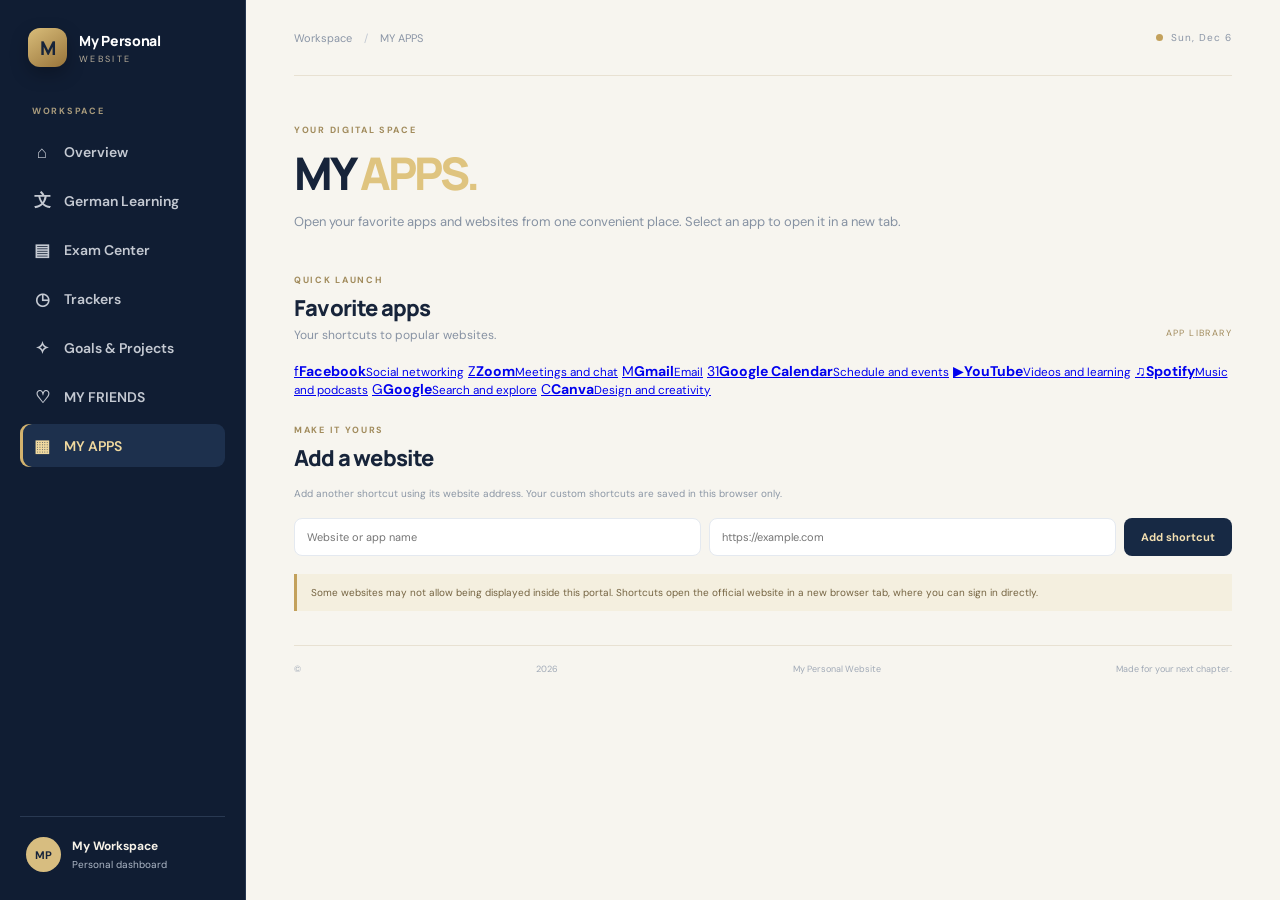
==== apps.html @ d4351c3b "Add MY APPS launcher page" ====
<!doctype html>
<html lang="en">
<head>
  <meta charset="utf-8"><meta name="viewport" content="width=device-width, initial-scale=1">
  <meta name="description" content="My Personal Website — favorite apps and websites in one place.">
  <title>MY APPS | My Personal Website</title>
  <link rel="stylesheet" href="assets/style.css?v=4">
</head>
<body>
<div class="shell">
  <aside class="sidebar">
    <a class="brand" href="index.html"><span class="brand-mark">M</span><span><b>My Personal</b><small>WEBSITE</small></span></a>
    <div class="side-label">WORKSPACE</div>
    <nav class="nav">
      <a href="index.html"><span>⌂</span> Overview</a>
      <a href="german.html"><span>文</span> German Learning</a>
      <a href="exams.html"><span>▤</span> Exam Center</a>
      <a href="trackers.html"><span>◷</span> Trackers</a>
      <a href="goals.html"><span>✧</span> Goals & Projects</a>
      <a href="friends.html"><span>♡</span> MY FRIENDS</a>
      <a class="active" href="apps.html"><span>▦</span> MY APPS</a>
    </nav>
    <div class="sidebar-bottom"><div class="avatar">MP</div><div><b>My Workspace</b><small>Personal dashboard</small></div></div>
  </aside>
  <main class="main">
    <header class="topbar"><div class="breadcrumb"><a href="index.html">Workspace</a> <span>/</span> MY APPS</div><div class="top-actions"><span class="live-dot"></span><span id="today"></span></div></header>
    <section class="page-hero">
      <div class="eyebrow dark">YOUR DIGITAL SPACE</div>
      <h1>MY <em>APPS.</em></h1>
      <p>Open your favorite apps and websites from one convenient place. Select an app to open it in a new tab.</p>
    </section>
    <section class="section-head"><div><div class="eyebrow dark">QUICK LAUNCH</div><h2>Favorite apps</h2><p>Your shortcuts to popular websites.</p></div><span class="section-note">APP LIBRARY</span></section>
    <section class="app-launch-grid" id="app-launch-grid">
      <a class="app-launch-card" href="https://www.facebook.com/" target="_blank" rel="noopener noreferrer"><span class="app-launch-icon facebook">f</span><strong>Facebook</strong><small>Social networking</small></a>
      <a class="app-launch-card" href="https://zoom.us/" target="_blank" rel="noopener noreferrer"><span class="app-launch-icon zoom">Z</span><strong>Zoom</strong><small>Meetings and chat</small></a>
      <a class="app-launch-card" href="https://mail.google.com/" target="_blank" rel="noopener noreferrer"><span class="app-launch-icon gmail">M</span><strong>Gmail</strong><small>Email</small></a>
      <a class="app-launch-card" href="https://calendar.google.com/" target="_blank" rel="noopener noreferrer"><span class="app-launch-icon calendar">31</span><strong>Google Calendar</strong><small>Schedule and events</small></a>
      <a class="app-launch-card" href="https://www.youtube.com/" target="_blank" rel="noopener noreferrer"><span class="app-launch-icon youtube">▶</span><strong>YouTube</strong><small>Videos and learning</small></a>
      <a class="app-launch-card" href="https://open.spotify.com/" target="_blank" rel="noopener noreferrer"><span class="app-launch-icon spotify">♫</span><strong>Spotify</strong><small>Music and podcasts</small></a>
      <a class="app-launch-card" href="https://www.google.com/" target="_blank" rel="noopener noreferrer"><span class="app-launch-icon google">G</span><strong>Google</strong><small>Search and explore</small></a>
      <a class="app-launch-card" href="https://www.canva.com/" target="_blank" rel="noopener noreferrer"><span class="app-launch-icon canva">C</span><strong>Canva</strong><small>Design and creativity</small></a>
    </section>
    <section class="content-panel app-custom-panel">
      <div class="eyebrow dark">MAKE IT YOURS</div><h2>Add a website</h2>
      <p class="muted small">Add another shortcut using its website address. Your custom shortcuts are saved in this browser only.</p>
      <div class="add-row app-add-row"><input id="custom-app-name" type="text" placeholder="Website or app name" maxlength="40" aria-label="Website or app name"><input id="custom-app-url" type="url" placeholder="https://example.com" aria-label="Website address"><button class="btn btn-dark" id="add-custom-app" type="button">Add shortcut</button></div>
      <div class="app-custom-list" id="custom-app-list"></div>
      <div class="callout">Some websites may not allow being displayed inside this portal. Shortcuts open the official website in a new browser tab, where you can sign in directly.</div>
    </section>
    <footer>© <span class="year"></span> My Personal Website <span>Made for your next chapter.</span></footer>
  </main>
</div>
<script src="assets/app.js?v=4"></script>
<script>
document.addEventListener('DOMContentLoaded',()=>{
 const key='mpw-custom-apps-v1',list=document.getElementById('custom-app-list'),name=document.getElementById('custom-app-name'),url=document.getElementById('custom-app-url');
 let apps=[];try{apps=JSON.parse(localStorage.getItem(key)||'[]');if(!Array.isArray(apps))apps=[];}catch(e){}
 const save=()=>localStorage.setItem(key,JSON.stringify(apps));
 const render=()=>{list.innerHTML='';apps.forEach((app,i)=>{const row=document.createElement('div');row.className='app-custom-row';const a=document.createElement('a');a.href=app.url;a.target='_blank';a.rel='noopener noreferrer';a.textContent=app.name+'  ↗';const del=document.createElement('button');del.type='button';del.textContent='Remove';del.addEventListener('click',()=>{apps.splice(i,1);save();render();});row.append(a,del);list.append(row);});};
 document.getElementById('add-custom-app').addEventListener('click',()=>{let safe;try{safe=new URL(url.value.trim());}catch(e){url.focus();return;}if(safe.protocol!=='https:'||!name.value.trim()){url.focus();return;}apps.push({name:name.value.trim(),url:safe.href});save();name.value='';url.value='';render();});
 render();
});
</script>
</body></html>
---- assets/style.css ----
@import url('https://fonts.googleapis.com/css2?family=DM+Sans:wght@400;500;600;700&family=Manrope:wght@400;500;600;700;800&display=swap');
:root{--ink:#17243a;--muted:#788397;--line:#e8edf3;--navy:#14233b;--blue:#6f8fe8;--bg:#f6f8fb}*{box-sizing:border-box}body{margin:0;background:var(--bg);color:var(--ink);font-family:'DM Sans',sans-serif;font-size:14px}.shell{min-height:100vh}.sidebar{position:fixed;inset:0 auto 0 0;width:246px;background:#fff;border-right:1px solid var(--line);padding:28px 20px;display:flex;flex-direction:column;z-index:5}.brand{display:flex;align-items:center;gap:12px;text-decoration:none;color:var(--ink);padding:0 8px 38px}.brand-mark{width:39px;height:39px;border-radius:12px;background:linear-gradient(145deg,#263c60,#7792d8);display:grid;place-items:center;color:white;font:800 19px Manrope;box-shadow:0 7px 16px #526b9c35}.brand b{display:block;font:800 14px Manrope;letter-spacing:-.3px}.brand small{display:block;font-size:9px;letter-spacing:2.3px;color:#8994a6;margin-top:3px}.side-label,.eyebrow,.card-kicker{font-size:9px;letter-spacing:1.7px;font-weight:700;color:#9aa5b5}.side-label{padding:0 12px 13px}.nav{display:grid;gap:6px}.nav a{height:43px;display:flex;align-items:center;gap:13px;padding:0 13px;text-decoration:none;color:#738096;border-radius:9px;font-weight:600;transition:.2s}.nav a span{width:18px;text-align:center;font-size:17px}.nav a:hover,.nav a.active{background:#f0f3fa;color:#304d80}.nav a.active{box-shadow:inset 3px 0 #718bd0}.sidebar-bottom{margin-top:auto;border-top:1px solid var(--line);padding:20px 6px 0;display:flex;align-items:center;gap:11px}.avatar{width:35px;height:35px;border-radius:50%;background:#e8edf8;color:#526b9c;display:grid;place-items:center;font-size:11px;font-weight:700}.sidebar-bottom b{display:block;font-size:12px}.sidebar-bottom small{font-size:10px;color:#96a0af}.main{margin-left:246px;padding:0 48px 28px;max-width:1600px}.topbar{height:76px;display:flex;align-items:center;justify-content:space-between;border-bottom:1px solid var(--line);font-size:11px;color:#8a95a6}.breadcrumb span{padding:0 9px;color:#c1c8d2}.breadcrumb a{color:inherit;text-decoration:none}.top-actions{font-size:10px;letter-spacing:1px;display:flex;align-items:center;gap:8px}.live-dot{width:7px;height:7px;border-radius:50%;background:#72b99c}.hero{margin:31px 0 49px;min-height:330px;border-radius:17px;background:linear-gradient(112deg,#14233b 0%,#243c61 64%,#415b86 100%);color:white;overflow:hidden;position:relative;padding:53px 55px;display:flex;align-items:center}.hero-copy{position:relative;z-index:2;max-width:480px}.hero .eyebrow{color:#a9bbdc}.hero h1,.page-hero h1{font:800 clamp(38px,5vw,58px)/1.08 Manrope;letter-spacing:-2.8px;margin:16px 0}.hero h1 em,.page-hero h1 em{font-style:normal;color:#a9bce9}.hero p{color:#c3cde0;line-height:1.8;max-width:390px;font-size:13px}.hero-actions{display:flex;align-items:center;gap:23px;margin-top:26px}.btn{border:0;border-radius:8px;padding:12px 17px;font:700 11px 'DM Sans';cursor:pointer;text-decoration:none;display:inline-flex;align-items:center;gap:16px;transition:.2s}.btn:hover{transform:translateY(-1px)}.btn-light{background:white;color:#203654}.btn-dark{background:#1d3150;color:white}.text-link{font-size:11px;color:#d5deee;text-decoration:none}.hero-art{position:absolute;right:8%;top:0;width:40%;height:100%;display:grid;place-items:center}.orb{position:absolute;border-radius:50%;filter:blur(1px)}.orb-one{width:280px;height:280px;background:linear-gradient(135deg,#8ea5dc55,#8ea5dc08);right:10%;top:22px}.orb-two{width:190px;height:190px;border:1px solid #ffffff20;right:23%;top:68px}.glass-card{width:220px;padding:19px;border:1px solid #ffffff35;background:#ffffff12;backdrop-filter:blur(12px);border-radius:13px;position:relative;z-index:1;box-shadow:0 18px 60px #0b142b55;transform:rotate(4deg)}.mini-top,.mini-bottom{display:flex;justify-content:space-between;align-items:center;font-size:8px;letter-spacing:1.3px;color:#cbd5e8}.mini-icon{font-size:16px}.big-number{font:800 43px Manrope;margin:18px 0 10px}.big-number span{font-size:15px;color:#9aabc9}.progress-track{height:4px;background:#ffffff30;border-radius:8px;overflow:hidden}.progress-track i{display:block;height:100%;background:#c1d0f2;border-radius:8px}.glass-card>small{display:block;color:#b6c4dd;font-size:9px;margin-top:9px}.mini-line{height:1px;background:#ffffff24;margin:17px 0 12px}.mini-bottom b{color:white;letter-spacing:0}.float-chip{position:absolute;bottom:46px;right:3%;padding:10px 14px;border-radius:9px;background:#ffffffeb;color:#354a6d;font-size:10px;font-weight:700;box-shadow:0 8px 20px #11182720}.section-head{display:flex;justify-content:space-between;align-items:end;margin:0 0 19px}.eyebrow.dark{color:#94a0b1}.section-head h2,.content-panel h2{font:800 22px Manrope;letter-spacing:-.8px;margin:7px 0 4px}.section-head p{color:#8792a3;font-size:12px;margin:0}.section-note{font-size:9px;letter-spacing:1.4px;color:#a0a9b7;padding-bottom:4px}.card-grid{display:grid;grid-template-columns:repeat(4,1fr);gap:14px}.feature-card,.topic-card{background:white;border:1px solid var(--line);border-radius:12px;padding:19px;text-decoration:none;color:inherit;transition:.2s;min-width:0}.feature-card:hover{transform:translateY(-3px);box-shadow:0 12px 30px #263a5c10;border-color:#d8e0ee}.feature-icon{width:38px;height:38px;border-radius:11px;display:grid;place-items:center;font-weight:700;font-size:17px;margin-bottom:20px}.lavender{background:#f0edfc;color:#8174c8}.blue{background:#eaf1fc;color:#6486c5}.peach{background:#fff0e7;color:#d48b61}.mint{background:#e8f5f0;color:#64a58d}.card-kicker{font-size:8px}.feature-card h3,.topic-card h3,.step-card h3{font:800 14px Manrope;margin:7px 0}.feature-card p,.topic-card p,.step-card p{font-size:11px;line-height:1.65;color:#8792a3;min-height:37px;margin:0}.card-foot{border-top:1px solid #eff2f6;margin-top:17px;padding-top:12px;font-size:9px;color:#71809a;display:flex;justify-content:space-between}.card-foot b{font-size:14px;color:#506b9a}.bottom-grid{display:grid;grid-template-columns:1.2fr .8fr;gap:14px;margin-top:17px}.panel,.quote-panel{background:white;border:1px solid var(--line);border-radius:12px;padding:23px}.panel-head{display:flex;justify-content:space-between;align-items:center}.panel h3{font:800 16px Manrope;margin:7px 0}.panel p{font-size:11px;color:#8490a1;line-height:1.7}.spark{font-size:23px;color:#a2b3d6}.inline-link{font-size:10px;font-weight:700;color:#5873a3;text-decoration:none}.quote-panel{background:#edf1f8;border:0;position:relative;overflow:hidden}.quote-mark{font:700 50px Georgia;color:#9eafd0;height:39px}.quote-panel blockquote{font:700 18px/1.45 Manrope;color:#344967;margin:7px 0 20px}.quote-panel>span{font-size:8px;letter-spacing:1.6px;color:#8a98ae}.main footer{border-top:1px solid var(--line);margin-top:34px;padding-top:17px;display:flex;justify-content:space-between;color:#a1aab7;font-size:9px}.page-hero{padding:48px 0 28px}.page-hero h1{font-size:45px;color:#17243a;margin:13px 0}.page-hero h1 em{color:#718ac3}.page-hero p{color:#8591a2;font-size:13px;line-height:1.7}.stats-row{display:grid;grid-template-columns:repeat(3,1fr);gap:13px;margin:8px 0 38px}.stat-card{background:white;border:1px solid var(--line);border-radius:11px;padding:18px}.stat-card small{display:block;font-size:8px;letter-spacing:1.3px;color:#9aa5b5}.stat-card strong{display:block;font:800 17px Manrope;margin:10px 0 4px}.stat-card span{font-size:10px;color:#8c97a7}.topic-grid{display:grid;grid-template-columns:repeat(4,1fr);gap:13px}.topic-card{padding:18px}.topic-card .feature-icon{margin-bottom:15px}.tag{display:inline-block;background:#f0f3f8;color:#71809a;padding:6px 9px;border-radius:5px;font-size:9px;margin-top:14px}.content-panel{margin-top:26px}.content-panel h2{margin-bottom:14px}.vocab-list{display:grid;grid-template-columns:1fr 1fr;gap:0 22px}.vocab-list div{display:flex;justify-content:space-between;gap:10px;padding:13px 0;border-bottom:1px solid #eef1f5;font-size:11px}.vocab-list span{color:#8792a3}.callout{margin-top:18px;background:#f3f6fb;border-left:3px solid #8da2ce;padding:12px 14px;color:#687a99;font-size:10px}.checklist{display:grid;gap:13px;margin:20px 0}.checklist label{display:flex;align-items:center;gap:11px;font-size:12px;color:#536178}.checklist input{accent-color:#6d85ba;width:15px;height:15px}.add-row{display:flex;gap:8px;margin-top:18px}.add-row input{flex:1;min-width:0;border:1px solid #e4e9f0;border-radius:8px;padding:11px 12px;font:11px 'DM Sans';outline:none}.add-row input:focus{border-color:#8da2ce}.muted{color:#8b96a5}.small{font-size:10px}.steps-grid{display:grid;grid-template-columns:repeat(3,1fr);gap:13px}.step-card{background:white;border:1px solid var(--line);border-radius:11px;padding:20px}.step-card>b{font:800 20px Manrope;color:#a6b5d2}.step-card p{min-height:0}.tracker-grid{display:grid;grid-template-columns:1fr 1fr;gap:14px}.countdown-card{background:linear-gradient(135deg,#172944,#405b83);border-radius:13px;padding:27px;color:white;min-height:270px}.countdown-card .eyebrow{color:#b8c7e1}.countdown-card h2,.tracker-side h2{font:800 20px Manrope;margin:12px 0 5px}.countdown-card p,.tracker-side p{font-size:11px;color:#c1cde0;line-height:1.6}.countdown-number{font:800 65px Manrope;letter-spacing:-3px;margin:18px 0 0}.countdown-label{font-size:8px;letter-spacing:1.7px;color:#c5d2e8}.countdown-date{font-size:10px;color:#d5deed;margin-top:15px}.tracker-side{background:white;border:1px solid var(--line);border-radius:13px;padding:24px}.tracker-side .feature-icon{margin-bottom:13px}.tracker-side p{color:#8792a3}.station-list{list-style:none;padding:0;margin:12px 0 0}.station-list li{font-size:11px;border-top:1px solid #edf0f4;padding:10px 0;display:flex;justify-content:space-between;color:#58677e}.station-list button{border:0;background:none;color:#b0bac8;cursor:pointer}.goal-list{display:grid;gap:9px}.goal-item{display:flex;align-items:center;gap:11px;padding:11px 12px;border:1px solid #edf0f4;border-radius:8px;font-size:11px}.goal-item input{accent-color:#7189bd}.goal-item.done span{text-decoration:line-through;color:#a4adba}.goal-item button{margin-left:auto;border:0;background:none;color:#aab3c0;cursor:pointer}.empty{font-size:11px;color:#9aa4b2;padding:10px 0}@media(max-width:1100px){.main{padding:0 28px 25px}.card-grid,.topic-grid{grid-template-columns:repeat(2,1fr)}.hero-art{right:2%}}@media(max-width:760px){.sidebar{position:relative;width:auto;height:auto;padding:13px 16px;border-right:0;border-bottom:1px solid var(--line)}.brand{padding:0 3px 12px}.side-label,.sidebar-bottom{display:none}.nav{display:flex;overflow:auto;gap:4px}.nav a{height:36px;white-space:nowrap;padding:0 10px;font-size:10px}.nav a span{font-size:13px}.main{margin:0;padding:0 17px 24px}.topbar{height:54px}.hero{padding:32px 25px;min-height:300px;margin:20px 0 35px}.hero-art{opacity:.27;right:-16%;width:60%}.hero-copy{max-width:100%}.hero h1{font-size:43px}.card-grid,.topic-grid,.bottom-grid,.tracker-grid,.stats-row,.steps-grid{grid-template-columns:1fr 1fr}.page-hero{padding:35px 0 20px}.page-hero h1{font-size:37px}.vocab-list{grid-template-columns:1fr}.tracker-grid{grid-template-columns:1fr}.main footer{gap:10px}.float-chip{display:none}}@media(max-width:450px){.card-grid,.topic-grid,.stats-row,.steps-grid{grid-template-columns:1fr}.hero-actions{gap:12px;flex-wrap:wrap}.top-actions{font-size:8px}.section-head h2{font-size:20px}.feature-card p{min-height:0}}


/* Premium navy & gold theme */
:root{--ink:#17243a;--muted:#7d8798;--line:#e8e1d2;--navy:#101d33;--blue:#c5a45e;--bg:#f7f5ef}
body{background:#f7f5ef;color:#17243a}
.sidebar{background:#101d33;border-right:1px solid #263650;color:#f7f2e8}
.brand{color:#fff}
.brand-mark{background:linear-gradient(145deg,#d9bd7a,#98743a);color:#17243a;box-shadow:0 7px 18px #0004}
.brand small{color:#b7ad99}
.side-label{color:#a99b7c}
.nav a{color:#c4c9d2}
.nav a:hover,.nav a.active{background:#1d304d;color:#f0d99f}
.nav a.active{box-shadow:inset 3px 0 #d3b36e}
.sidebar-bottom{border-top-color:#293952}
.avatar{background:#d7bd80;color:#17243a}
.sidebar-bottom b{color:#f7f2e8}
.sidebar-bottom small{color:#aeb8c7}
.topbar{border-bottom-color:#e8e1d2}
.live-dot{background:#c3a15c}
.hero{background:radial-gradient(circle at 82% 25%,#344866 0,#1b2d48 34%,#101d33 75%);border:1px solid #293a54;box-shadow:0 18px 42px #17243a18}
.hero .eyebrow,.page-hero .eyebrow{color:#d5bd83}
.hero h1 em,.page-hero h1 em{color:#dfc47f}
.btn-light{background:linear-gradient(135deg,#f0dfb2,#c5a45e);color:#18263c}
.text-link{color:#e6d9b8}
.glass-card{border-color:#d8c18b55;background:#ffffff12}
.progress-track i{background:#e0c47e}
.float-chip{color:#263650;background:#f4e6c1}
.eyebrow.dark{color:#a18b5c}
.section-note,.card-kicker{color:#a18b5c}
.feature-card,.topic-card,.panel,.stat-card,.step-card,.tracker-side{border-color:#e8e1d2;box-shadow:0 5px 18px #342a1607}
.feature-card:hover{border-color:#cdb77e;box-shadow:0 14px 32px #342a1612}
.feature-icon.lavender,.feature-icon.blue,.feature-icon.peach,.feature-icon.mint{background:#f4eedf;color:#92733b}
.card-foot b,.inline-link{color:#9a783c}
.spark,.quote-mark{color:#c3a15c}
.quote-panel{background:linear-gradient(135deg,#eee7d7,#f6f2e8)}
.quote-panel blockquote{color:#263650}
.quote-panel>span{color:#927c53}
.panel,.feature-card,.topic-card,.stat-card,.step-card,.tracker-side{background:#fffefa}
.countdown-card{background:linear-gradient(135deg,#101d33,#263d5c);border:1px solid #b99a5c}
.countdown-card .eyebrow{color:#e0c47f}
.btn-dark{background:#172944;color:#f2dfb1}
.callout{background:#f4efdf;border-left-color:#c3a15c;color:#746341}
.tag{background:#f3eedf;color:#8a7040}
.checklist input,.goal-item input{accent-color:#b28e49}
.add-row input:focus{border-color:#c3a15c}
@media(max-width:760px){.sidebar{background:#101d33;border-bottom-color:#293952}.nav{scrollbar-color:#7b6947 #101d33}}

/* MY FRIENDS directory */
.friends-toolbar{display:flex;gap:10px;align-items:center;justify-content:space-between;margin:8px 0 18px;flex-wrap:wrap}
.friends-search{flex:1;min-width:190px;border:1px solid #e8e1d2;background:#fffefa;border-radius:9px;padding:12px 14px;font:12px 'DM Sans';color:#17243a}
.friends-grid{display:grid;grid-template-columns:repeat(3,minmax(0,1fr));gap:14px}
.friend-card{background:#fffefa;border:1px solid #e8e1d2;border-radius:13px;padding:19px;display:flex;flex-direction:column;align-items:flex-start;min-width:0}
.friend-avatar{width:58px;height:58px;border-radius:50%;background:#f2ead8;border:2px solid #d8c18b;display:grid;place-items:center;overflow:hidden;color:#94743b;font:800 18px Manrope;margin-bottom:14px}
.friend-avatar img{width:100%;height:100%;object-fit:cover}
.friend-name{font:800 14px Manrope;color:#17243a;overflow-wrap:anywhere}
.friend-meta{font-size:10px;color:#8b96a5;margin:5px 0 14px}
.friend-actions{display:flex;gap:8px;margin-top:auto;width:100%;flex-wrap:wrap}
.friend-actions a,.friend-actions button{border:0;border-radius:7px;padding:9px 11px;font:700 10px 'DM Sans';text-decoration:none;cursor:pointer}
.friend-open{background:#172944;color:#f2dfb1}
.friend-remove{background:#f3eedf;color:#92733b}
.friend-empty{border:1px dashed #d9cba9;background:#fffdf7;border-radius:12px;padding:25px;color:#7e8795;font-size:12px;line-height:1.7;grid-column:1/-1}
.friend-form{display:grid;grid-template-columns:1fr 1fr;gap:10px;margin-top:15px}
.friend-form input{width:100%;border:1px solid #e8e1d2;background:#fffefa;border-radius:8px;padding:11px 12px;font:11px 'DM Sans';min-width:0}
.friend-form .wide{grid-column:1/-1}
.friend-note{font-size:10px;line-height:1.7;color:#8b96a5}
@media(max-width:1000px){.friends-grid{grid-template-columns:repeat(2,minmax(0,1fr))}}
@media(max-width:600px){.friends-grid,.friend-form{grid-template-columns:1fr}.friend-form .wide{grid-column:auto}}

/* Messenger-inspired MY FRIENDS layout */
.friends-main{min-height:100vh}.messenger-wrap{height:min(690px,calc(100vh - 145px));min-height:480px;margin:24px 0 20px;background:#fffefa;border:1px solid #e7e0d1;border-radius:13px;overflow:hidden;display:grid;grid-template-columns:310px minmax(0,1fr);box-shadow:0 10px 35px #17243a0a}
.messenger-list{border-right:1px solid #e9e4da;display:flex;flex-direction:column;min-height:0}.messenger-list-head{padding:23px 21px 16px;display:flex;justify-content:space-between;align-items:center}.messenger-list-head h1{font:800 25px Manrope;letter-spacing:-1px;margin:6px 0 0;color:#17243a}.new-chat-icon{width:34px;height:34px;border-radius:50%;display:grid;place-items:center;background:#f2ead8;color:#8b6d36;text-decoration:none;font-size:22px}
.messenger-list .friends-search{margin:0 16px 14px;width:calc(100% - 32px);background:#f4f2ed;border:0;border-radius:20px;padding:11px 15px}.friends-list-title{font-size:9px;letter-spacing:1.5px;color:#9a8a68;font-weight:700;padding:0 20px 9px}.messenger-friends{overflow:auto;padding:0 8px 12px}
.messenger-friend{display:flex;align-items:center;gap:11px;width:100%;padding:11px 10px;border:0;background:transparent;text-align:left;border-radius:9px;cursor:pointer;color:#17243a}.messenger-friend:hover,.messenger-friend.selected{background:#f3efe5}.messenger-friend .friend-avatar{width:45px;height:45px;flex:0 0 45px;margin:0;border:0;background:#eee5d2;font-size:14px}.messenger-friend-copy{min-width:0;flex:1}.messenger-friend-copy strong{display:block;font:700 12px 'DM Sans';white-space:nowrap;overflow:hidden;text-overflow:ellipsis}.messenger-friend-copy small{display:block;color:#9299a4;font-size:10px;margin-top:4px}.messenger-friend .friend-open-mini{font-size:9px;color:#92733b;text-decoration:none;padding:6px}
.messenger-chat{position:relative;min-width:0;min-height:0;background:#fffefa}.chat-empty-state{height:100%;display:flex;align-items:center;justify-content:center;flex-direction:column;text-align:center;padding:30px}.empty-chat-icon,.chat-intro-icon{width:70px;height:70px;border-radius:50%;background:#f2ead8;color:#a18348;display:grid;place-items:center;font-size:30px;margin-bottom:17px}.chat-empty-state h2{font:800 20px Manrope;margin:0 0 8px}.chat-empty-state p{max-width:310px;color:#8b96a5;font-size:11px;line-height:1.7}.chat-active{height:100%;display:flex;flex-direction:column}.chat-active[hidden]{display:none}
.chat-header{height:76px;border-bottom:1px solid #eee9df;padding:12px 20px;display:flex;align-items:center;justify-content:space-between;gap:12px}.chat-person{display:flex;align-items:center;gap:11px;min-width:0}.chat-person .friend-avatar{width:43px;height:43px;margin:0;flex:0 0 43px}.chat-person strong{display:block;font:700 12px 'DM Sans';color:#17243a}.chat-person small{display:block;font-size:10px;color:#8d97a5;margin-top:4px}.chat-zoom-link{font-size:10px;font-weight:700;color:#8b6d36;text-decoration:none;white-space:nowrap;background:#f4eedf;padding:10px 12px;border-radius:7px}
.chat-history{flex:1;display:flex;flex-direction:column;align-items:center;justify-content:center;text-align:center;padding:25px}.chat-intro-icon{width:58px;height:58px;font-size:24px;margin-bottom:12px}.chat-history h3{font:800 16px Manrope;margin:0 0 7px}.chat-history p{font-size:11px;color:#8b96a5;line-height:1.65;margin:4px 0;max-width:300px}.chat-history .chat-hint{margin:12px 0 17px;color:#927b50}.chat-composer{margin:0 18px 17px;padding:10px 13px;border:1px solid #e9e4da;border-radius:24px;display:flex;align-items:center;justify-content:space-between;gap:12px;background:#f8f6f0}.chat-composer span{font-size:10px;color:#969da8}.chat-composer button{width:30px;height:30px;border:0;border-radius:50%;background:#d9c18b;color:#fff;opacity:.55}.add-contact-panel{margin-top:18px}
@media(max-width:900px){.messenger-wrap{grid-template-columns:260px minmax(0,1fr)}}@media(max-width:650px){.messenger-wrap{height:auto;min-height:620px;grid-template-columns:1fr;grid-template-rows:300px 320px}.messenger-list{border-right:0;border-bottom:1px solid #e9e4da}.messenger-friends{max-height:190px}.messenger-chat{min-height:320px}.chat-empty-state{min-height:320px}.chat-header{height:66px;padding:10px 13px}.chat-composer{margin:0 10px 12px}}
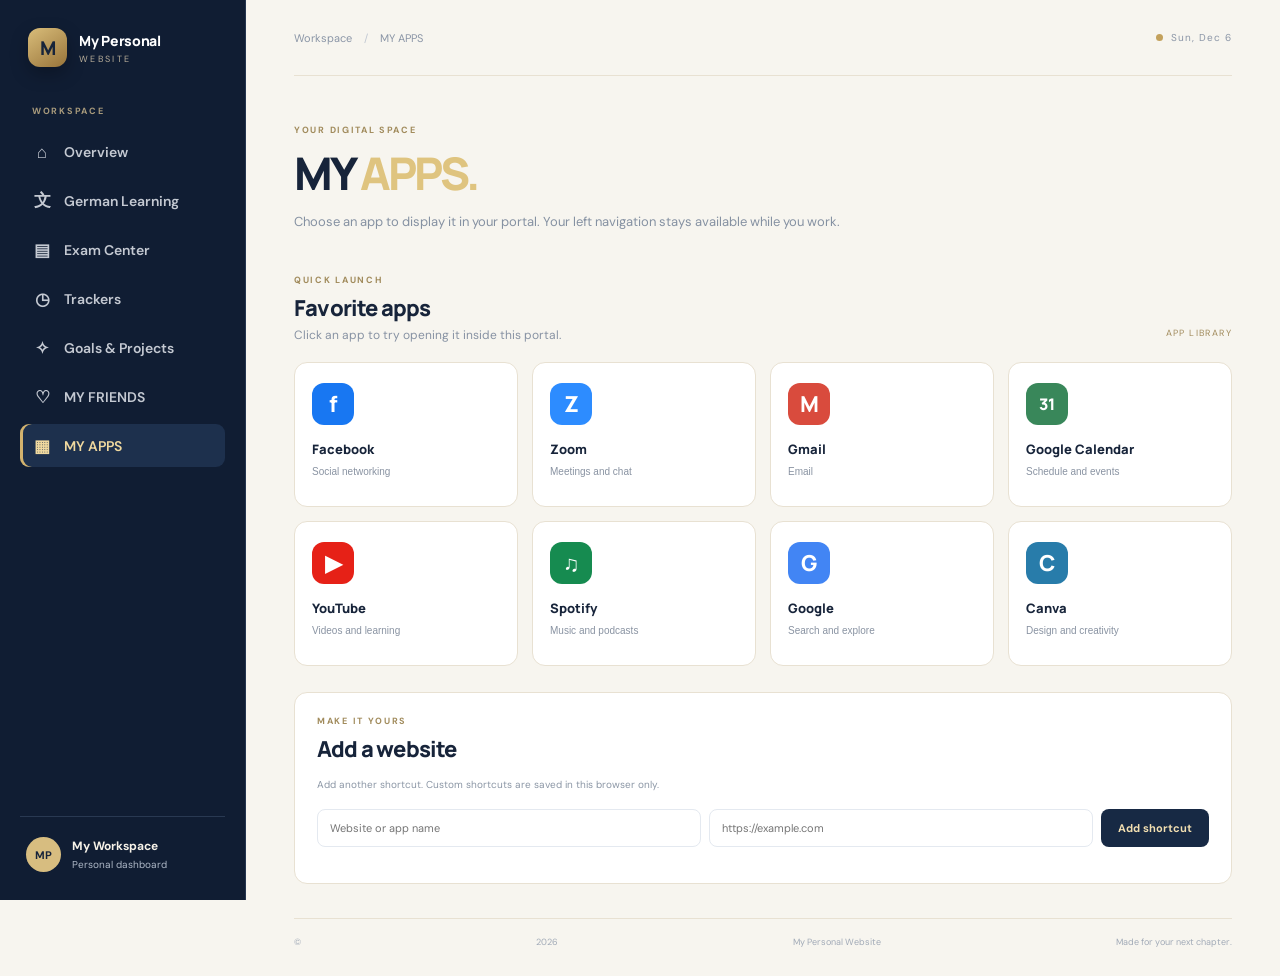
==== commit 5f7b1b11: "Open supported apps inside portal content area" ====
--- a/apps.html
+++ b/apps.html
@@ -2,9 +2,9 @@
 <html lang="en">
 <head>
   <meta charset="utf-8"><meta name="viewport" content="width=device-width, initial-scale=1">
-  <meta name="description" content="My Personal Website — favorite apps and websites in one place.">
+  <meta name="description" content="Open your favorite apps inside My Personal Website where supported.">
   <title>MY APPS | My Personal Website</title>
-  <link rel="stylesheet" href="assets/style.css?v=4">
+  <link rel="stylesheet" href="assets/style.css?v=5">
 </head>
 <body>
 <div class="shell">
@@ -24,39 +24,64 @@
   </aside>
   <main class="main">
     <header class="topbar"><div class="breadcrumb"><a href="index.html">Workspace</a> <span>/</span> MY APPS</div><div class="top-actions"><span class="live-dot"></span><span id="today"></span></div></header>
-    <section class="page-hero">
+    <section class="page-hero app-page-heading">
       <div class="eyebrow dark">YOUR DIGITAL SPACE</div>
       <h1>MY <em>APPS.</em></h1>
-      <p>Open your favorite apps and websites from one convenient place. Select an app to open it in a new tab.</p>
+      <p>Choose an app to display it in your portal. Your left navigation stays available while you work.</p>
     </section>
-    <section class="section-head"><div><div class="eyebrow dark">QUICK LAUNCH</div><h2>Favorite apps</h2><p>Your shortcuts to popular websites.</p></div><span class="section-note">APP LIBRARY</span></section>
-    <section class="app-launch-grid" id="app-launch-grid">
-      <a class="app-launch-card" href="https://www.facebook.com/" target="_blank" rel="noopener noreferrer"><span class="app-launch-icon facebook">f</span><strong>Facebook</strong><small>Social networking</small></a>
-      <a class="app-launch-card" href="https://zoom.us/" target="_blank" rel="noopener noreferrer"><span class="app-launch-icon zoom">Z</span><strong>Zoom</strong><small>Meetings and chat</small></a>
-      <a class="app-launch-card" href="https://mail.google.com/" target="_blank" rel="noopener noreferrer"><span class="app-launch-icon gmail">M</span><strong>Gmail</strong><small>Email</small></a>
-      <a class="app-launch-card" href="https://calendar.google.com/" target="_blank" rel="noopener noreferrer"><span class="app-launch-icon calendar">31</span><strong>Google Calendar</strong><small>Schedule and events</small></a>
-      <a class="app-launch-card" href="https://www.youtube.com/" target="_blank" rel="noopener noreferrer"><span class="app-launch-icon youtube">▶</span><strong>YouTube</strong><small>Videos and learning</small></a>
-      <a class="app-launch-card" href="https://open.spotify.com/" target="_blank" rel="noopener noreferrer"><span class="app-launch-icon spotify">♫</span><strong>Spotify</strong><small>Music and podcasts</small></a>
-      <a class="app-launch-card" href="https://www.google.com/" target="_blank" rel="noopener noreferrer"><span class="app-launch-icon google">G</span><strong>Google</strong><small>Search and explore</small></a>
-      <a class="app-launch-card" href="https://www.canva.com/" target="_blank" rel="noopener noreferrer"><span class="app-launch-icon canva">C</span><strong>Canva</strong><small>Design and creativity</small></a>
+    <section class="app-viewer" id="app-viewer" hidden>
+      <div class="app-viewer-toolbar">
+        <div class="app-viewer-title"><span class="app-viewer-dot"></span><strong id="active-app-name">App</strong></div>
+        <div class="app-viewer-actions">
+          <button class="app-tool-button" id="app-back" type="button">← All apps</button>
+          <a class="app-tool-button app-external-link" id="app-external" href="#" target="_blank" rel="noopener noreferrer">Open separately ↗</a>
+        </div>
+      </div>
+      <div class="app-frame-wrap">
+        <div class="app-frame-loading" id="app-frame-loading">Loading website…</div>
+        <iframe id="app-frame" title="App displayed inside My Personal Website" src="about:blank" allow="camera; microphone; clipboard-read; clipboard-write; fullscreen; autoplay; encrypted-media; picture-in-picture" allowfullscreen></iframe>
+      </div>
+      <p class="app-frame-note" id="app-frame-note">If the website refuses to display here, use “Open separately”. Some services block embedded viewing for security reasons.</p>
     </section>
-    <section class="content-panel app-custom-panel">
-      <div class="eyebrow dark">MAKE IT YOURS</div><h2>Add a website</h2>
-      <p class="muted small">Add another shortcut using its website address. Your custom shortcuts are saved in this browser only.</p>
-      <div class="add-row app-add-row"><input id="custom-app-name" type="text" placeholder="Website or app name" maxlength="40" aria-label="Website or app name"><input id="custom-app-url" type="url" placeholder="https://example.com" aria-label="Website address"><button class="btn btn-dark" id="add-custom-app" type="button">Add shortcut</button></div>
-      <div class="app-custom-list" id="custom-app-list"></div>
-      <div class="callout">Some websites may not allow being displayed inside this portal. Shortcuts open the official website in a new browser tab, where you can sign in directly.</div>
+    <section id="app-library">
+      <div class="section-head"><div><div class="eyebrow dark">QUICK LAUNCH</div><h2>Favorite apps</h2><p>Click an app to try opening it inside this portal.</p></div><span class="section-note">APP LIBRARY</span></div>
+      <section class="app-launch-grid" id="app-launch-grid">
+        <button class="app-launch-card" type="button" data-name="Facebook" data-url="https://www.facebook.com/"><span class="app-launch-icon facebook">f</span><strong>Facebook</strong><small>Social networking</small></button>
+        <button class="app-launch-card" type="button" data-name="Zoom" data-url="https://zoom.us/"><span class="app-launch-icon zoom">Z</span><strong>Zoom</strong><small>Meetings and chat</small></button>
+        <button class="app-launch-card" type="button" data-name="Gmail" data-url="https://mail.google.com/"><span class="app-launch-icon gmail">M</span><strong>Gmail</strong><small>Email</small></button>
+        <button class="app-launch-card" type="button" data-name="Google Calendar" data-url="https://calendar.google.com/"><span class="app-launch-icon calendar">31</span><strong>Google Calendar</strong><small>Schedule and events</small></button>
+        <button class="app-launch-card" type="button" data-name="YouTube" data-url="https://www.youtube.com/"><span class="app-launch-icon youtube">▶</span><strong>YouTube</strong><small>Videos and learning</small></button>
+        <button class="app-launch-card" type="button" data-name="Spotify" data-url="https://open.spotify.com/"><span class="app-launch-icon spotify">♫</span><strong>Spotify</strong><small>Music and podcasts</small></button>
+        <button class="app-launch-card" type="button" data-name="Google" data-url="https://www.google.com/"><span class="app-launch-icon google">G</span><strong>Google</strong><small>Search and explore</small></button>
+        <button class="app-launch-card" type="button" data-name="Canva" data-url="https://www.canva.com/"><span class="app-launch-icon canva">C</span><strong>Canva</strong><small>Design and creativity</small></button>
+      </section>
+      <section class="content-panel app-custom-panel">
+        <div class="eyebrow dark">MAKE IT YOURS</div><h2>Add a website</h2>
+        <p class="muted small">Add another shortcut. Custom shortcuts are saved in this browser only.</p>
+        <div class="add-row app-add-row"><input id="custom-app-name" type="text" placeholder="Website or app name" maxlength="40" aria-label="Website or app name"><input id="custom-app-url" type="url" placeholder="https://example.com" aria-label="Website address"><button class="btn btn-dark" id="add-custom-app" type="button">Add shortcut</button></div>
+        <div class="app-custom-list" id="custom-app-list"></div>
+      </section>
     </section>
     <footer>© <span class="year"></span> My Personal Website <span>Made for your next chapter.</span></footer>
   </main>
 </div>
-<script src="assets/app.js?v=4"></script>
+<script src="assets/app.js?v=5"></script>
 <script>
 document.addEventListener('DOMContentLoaded',()=>{
+ const viewer=document.getElementById('app-viewer'),library=document.getElementById('app-library'),frame=document.getElementById('app-frame'),nameEl=document.getElementById('active-app-name'),external=document.getElementById('app-external'),loading=document.getElementById('app-frame-loading');
+ const openInside=(name,url)=>{
+   nameEl.textContent=name;external.href=url;loading.hidden=false;frame.src='about:blank';
+   viewer.hidden=false;library.hidden=true;
+   frame.onload=()=>{loading.hidden=true;};
+   frame.src=url;
+   document.querySelector('.app-page-heading').scrollIntoView({behavior:'smooth',block:'start'});
+ };
+ document.querySelectorAll('.app-launch-card[data-url]').forEach(card=>card.addEventListener('click',()=>openInside(card.dataset.name,card.dataset.url)));
+ document.getElementById('app-back').addEventListener('click',()=>{frame.src='about:blank';viewer.hidden=true;library.hidden=false;});
  const key='mpw-custom-apps-v1',list=document.getElementById('custom-app-list'),name=document.getElementById('custom-app-name'),url=document.getElementById('custom-app-url');
  let apps=[];try{apps=JSON.parse(localStorage.getItem(key)||'[]');if(!Array.isArray(apps))apps=[];}catch(e){}
  const save=()=>localStorage.setItem(key,JSON.stringify(apps));
- const render=()=>{list.innerHTML='';apps.forEach((app,i)=>{const row=document.createElement('div');row.className='app-custom-row';const a=document.createElement('a');a.href=app.url;a.target='_blank';a.rel='noopener noreferrer';a.textContent=app.name+'  ↗';const del=document.createElement('button');del.type='button';del.textContent='Remove';del.addEventListener('click',()=>{apps.splice(i,1);save();render();});row.append(a,del);list.append(row);});};
+ const render=()=>{list.innerHTML='';apps.forEach((app,i)=>{const row=document.createElement('div');row.className='app-custom-row';const open=document.createElement('button');open.type='button';open.className='app-custom-open';open.textContent=app.name+'  ↗';open.addEventListener('click',()=>openInside(app.name,app.url));const del=document.createElement('button');del.type='button';del.textContent='Remove';del.addEventListener('click',()=>{apps.splice(i,1);save();render();});row.append(open,del);list.append(row);});};
  document.getElementById('add-custom-app').addEventListener('click',()=>{let safe;try{safe=new URL(url.value.trim());}catch(e){url.focus();return;}if(safe.protocol!=='https:'||!name.value.trim()){url.focus();return;}apps.push({name:name.value.trim(),url:safe.href});save();name.value='';url.value='';render();});
  render();
 });
--- a/assets/style.css
+++ b/assets/style.css
@@ -77,3 +77,22 @@
 .chat-header{height:76px;border-bottom:1px solid #eee9df;padding:12px 20px;display:flex;align-items:center;justify-content:space-between;gap:12px}.chat-person{display:flex;align-items:center;gap:11px;min-width:0}.chat-person .friend-avatar{width:43px;height:43px;margin:0;flex:0 0 43px}.chat-person strong{display:block;font:700 12px 'DM Sans';color:#17243a}.chat-person small{display:block;font-size:10px;color:#8d97a5;margin-top:4px}.chat-zoom-link{font-size:10px;font-weight:700;color:#8b6d36;text-decoration:none;white-space:nowrap;background:#f4eedf;padding:10px 12px;border-radius:7px}
 .chat-history{flex:1;display:flex;flex-direction:column;align-items:center;justify-content:center;text-align:center;padding:25px}.chat-intro-icon{width:58px;height:58px;font-size:24px;margin-bottom:12px}.chat-history h3{font:800 16px Manrope;margin:0 0 7px}.chat-history p{font-size:11px;color:#8b96a5;line-height:1.65;margin:4px 0;max-width:300px}.chat-history .chat-hint{margin:12px 0 17px;color:#927b50}.chat-composer{margin:0 18px 17px;padding:10px 13px;border:1px solid #e9e4da;border-radius:24px;display:flex;align-items:center;justify-content:space-between;gap:12px;background:#f8f6f0}.chat-composer span{font-size:10px;color:#969da8}.chat-composer button{width:30px;height:30px;border:0;border-radius:50%;background:#d9c18b;color:#fff;opacity:.55}.add-contact-panel{margin-top:18px}
 @media(max-width:900px){.messenger-wrap{grid-template-columns:260px minmax(0,1fr)}}@media(max-width:650px){.messenger-wrap{height:auto;min-height:620px;grid-template-columns:1fr;grid-template-rows:300px 320px}.messenger-list{border-right:0;border-bottom:1px solid #e9e4da}.messenger-friends{max-height:190px}.messenger-chat{min-height:320px}.chat-empty-state{min-height:320px}.chat-header{height:66px;padding:10px 13px}.chat-composer{margin:0 10px 12px}}
+
+
+/* MY APPS launcher */
+.app-launch-grid{display:grid;grid-template-columns:repeat(4,minmax(0,1fr));gap:14px}
+.app-launch-card{min-height:145px;background:#fff;border:1px solid var(--line);border-radius:13px;padding:20px 17px;display:flex;flex-direction:column;align-items:flex-start;gap:8px;text-decoration:none;color:var(--ink);transition:.2s}
+.app-launch-card:hover{transform:translateY(-3px);box-shadow:0 12px 30px #263a5c12;border-color:#d9c99f}
+.app-launch-card strong{font:800 13px Manrope}
+.app-launch-card small{font-size:10px;color:#8993a2}
+.app-launch-icon{width:42px;height:42px;border-radius:12px;display:grid;place-items:center;color:white;font:800 22px Manrope;margin-bottom:7px}
+.app-launch-icon.facebook{background:#1877f2}.app-launch-icon.zoom{background:#2d8cff}.app-launch-icon.gmail{background:#d94b3d}.app-launch-icon.calendar{background:#39875a;font-size:16px}.app-launch-icon.youtube{background:#e62117}.app-launch-icon.spotify{background:#168b50}.app-launch-icon.google{background:#4285f4}.app-launch-icon.canva{background:#287caa}
+.app-custom-panel{background:#fff;border:1px solid var(--line);border-radius:13px;padding:22px}
+.app-add-row input{min-width:0}
+.app-add-row button{white-space:nowrap}
+.app-custom-list{display:grid;gap:8px;margin-top:14px}
+.app-custom-row{display:flex;align-items:center;justify-content:space-between;gap:12px;padding:11px 13px;border:1px solid #edf0f4;border-radius:8px;font-size:11px}
+.app-custom-row a{color:#526d9f;text-decoration:none;font-weight:700;overflow-wrap:anywhere}
+.app-custom-row button{border:0;background:transparent;color:#9a6c5e;font-size:10px;cursor:pointer}
+@media(max-width:1100px){.app-launch-grid{grid-template-columns:repeat(3,minmax(0,1fr))}}
+@media(max-width:760px){.app-launch-grid{grid-template-columns:repeat(2,minmax(0,1fr))}.app-add-row{flex-wrap:wrap}.app-add-row input{flex:1 1 100%}.app-add-row button{width:100%;justify-content:center}}
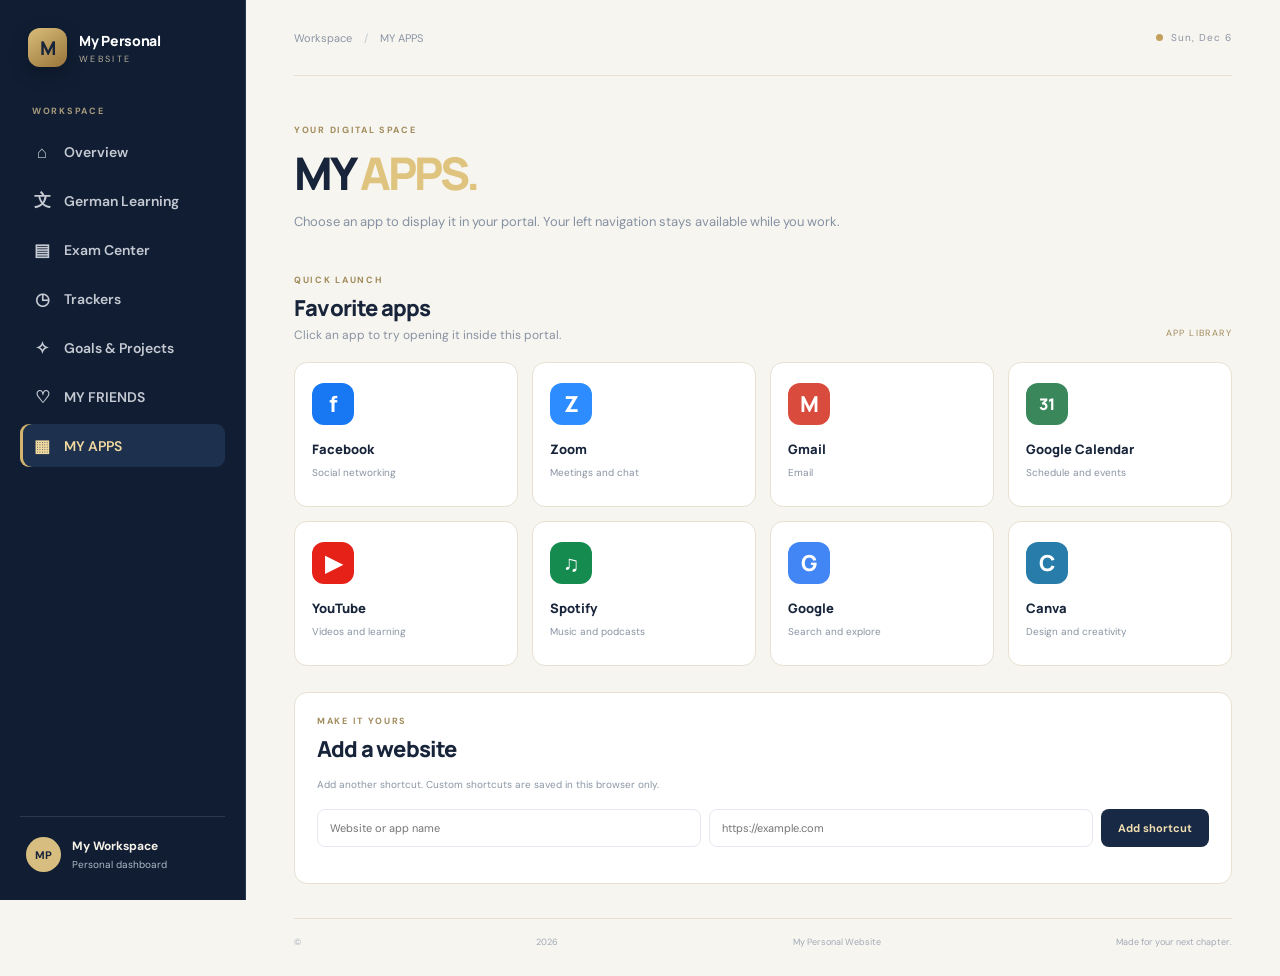
==== commit 13801414: "Add per-app portal theme settings" ====
--- a/apps.html
+++ b/apps.html
@@ -4,7 +4,7 @@
   <meta charset="utf-8"><meta name="viewport" content="width=device-width, initial-scale=1">
   <meta name="description" content="Open your favorite apps inside My Personal Website where supported.">
   <title>MY APPS | My Personal Website</title>
-  <link rel="stylesheet" href="assets/style.css?v=5">
+  <link rel="stylesheet" href="assets/style.css?v=6">
 </head>
 <body>
 <div class="shell">
@@ -34,14 +34,14 @@
         <div class="app-viewer-title"><span class="app-viewer-dot"></span><strong id="active-app-name">App</strong></div>
         <div class="app-viewer-actions">
           <button class="app-tool-button" id="app-back" type="button">← All apps</button>
-          <a class="app-tool-button app-external-link" id="app-external" href="#" target="_blank" rel="noopener noreferrer">Open separately ↗</a>
+          <label class="app-theme-control">Portal theme <select id="app-theme-select" aria-label="Choose portal theme"><option value="midnight">Midnight blue</option><option value="navy-gold">Navy &amp; gold</option><option value="charcoal">Charcoal</option><option value="ocean">Ocean blue</option><option value="forest">Forest</option><option value="violet">Violet</option></select></label><a class="app-tool-button app-external-link" id="app-external" href="#" target="_blank" rel="noopener noreferrer">Open separately ↗</a>
         </div>
       </div>
       <div class="app-frame-wrap">
         <div class="app-frame-loading" id="app-frame-loading">Loading website…</div>
         <iframe id="app-frame" title="App displayed inside My Personal Website" src="about:blank" allow="camera; microphone; clipboard-read; clipboard-write; fullscreen; autoplay; encrypted-media; picture-in-picture" allowfullscreen></iframe>
       </div>
-      <p class="app-frame-note" id="app-frame-note">If the website refuses to display here, use “Open separately”. Some services block embedded viewing for security reasons.</p>
+      <p class="app-frame-note" id="app-frame-note">This theme changes the portal viewer surrounding the website. The website’s own colors can only be changed using its built-in appearance settings; some sites also block embedded viewing.</p>
     </section>
     <section id="app-library">
       <div class="section-head"><div><div class="eyebrow dark">QUICK LAUNCH</div><h2>Favorite apps</h2><p>Click an app to try opening it inside this portal.</p></div><span class="section-note">APP LIBRARY</span></div>
@@ -65,10 +65,10 @@
     <footer>© <span class="year"></span> My Personal Website <span>Made for your next chapter.</span></footer>
   </main>
 </div>
-<script src="assets/app.js?v=5"></script>
+<script src="assets/app.js?v=6"></script>
 <script>
 document.addEventListener('DOMContentLoaded',()=>{
- const viewer=document.getElementById('app-viewer'),library=document.getElementById('app-library'),frame=document.getElementById('app-frame'),nameEl=document.getElementById('active-app-name'),external=document.getElementById('app-external'),loading=document.getElementById('app-frame-loading');
+ const viewer=document.getElementById('app-viewer'),themeSelect=document.getElementById('app-theme-select'),library=document.getElementById('app-library'),frame=document.getElementById('app-frame'),nameEl=document.getElementById('active-app-name'),external=document.getElementById('app-external'),loading=document.getElementById('app-frame-loading');
  const openInside=(name,url)=>{
    nameEl.textContent=name;external.href=url;loading.hidden=false;frame.src='about:blank';
    viewer.hidden=false;library.hidden=true;
--- a/assets/style.css
+++ b/assets/style.css
@@ -96,3 +96,21 @@
 .app-custom-row button{border:0;background:transparent;color:#9a6c5e;font-size:10px;cursor:pointer}
 @media(max-width:1100px){.app-launch-grid{grid-template-columns:repeat(3,minmax(0,1fr))}}
 @media(max-width:760px){.app-launch-grid{grid-template-columns:repeat(2,minmax(0,1fr))}.app-add-row{flex-wrap:wrap}.app-add-row input{flex:1 1 100%}.app-add-row button{width:100%;justify-content:center}}
+
+
+/* In-portal app viewer */
+.app-launch-card{width:100%;text-align:left;font-family:inherit;cursor:pointer}
+.app-launch-card:focus-visible,.app-tool-button:focus-visible{outline:3px solid #c5a45e;outline-offset:3px}
+.app-viewer{background:#fff;border:1px solid var(--line);border-radius:13px;overflow:hidden;margin:4px 0 25px;box-shadow:0 10px 28px #17243a0b}
+.app-viewer-toolbar{min-height:57px;padding:10px 15px;display:flex;align-items:center;justify-content:space-between;gap:12px;border-bottom:1px solid var(--line);background:#fff}
+.app-viewer-title,.app-viewer-actions{display:flex;align-items:center;gap:12px}
+.app-viewer-title strong{font:800 13px Manrope}
+.app-viewer-dot{width:8px;height:8px;border-radius:50%;background:#c5a45e}
+.app-tool-button{display:inline-flex;align-items:center;justify-content:center;border:1px solid #e6e9ef;border-radius:7px;background:#fff;color:#536581;text-decoration:none;padding:8px 11px;font:600 10px 'DM Sans';cursor:pointer}
+.app-tool-button:hover{background:#f6f5f0;border-color:#d8c79d}
+.app-frame-wrap{height:calc(100vh - 250px);min-height:460px;position:relative;background:#f3f5f8}
+.app-frame-wrap iframe{position:absolute;inset:0;width:100%;height:100%;border:0;background:#fff}
+.app-frame-loading{position:absolute;z-index:1;top:12px;left:12px;padding:8px 11px;border-radius:7px;background:#fff;color:#65738a;font-size:10px;box-shadow:0 3px 12px #00000012}
+.app-frame-note{padding:10px 14px;margin:0;color:#8792a3;font-size:10px;border-top:1px solid #edf0f4;line-height:1.6}
+.app-custom-open{border:0;background:transparent;color:#526d9f;text-decoration:none;font:700 11px 'DM Sans';cursor:pointer;text-align:left;overflow-wrap:anywhere}
+@media(max-width:760px){.app-frame-wrap{height:calc(100vh - 280px);min-height:400px}.app-viewer-toolbar{align-items:flex-start;flex-direction:column}.app-viewer-actions{width:100%;justify-content:space-between}}
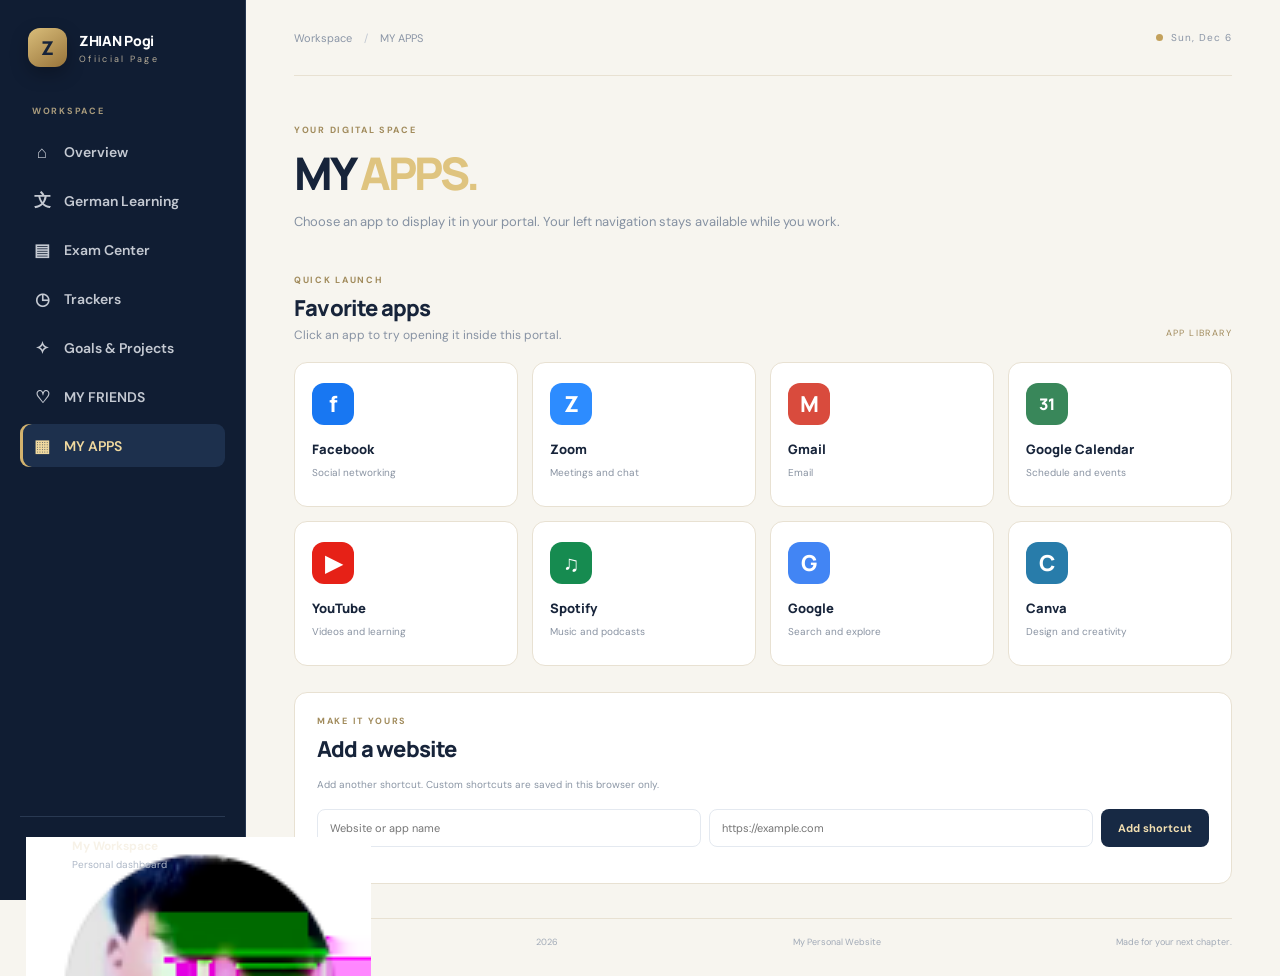
==== commit bd22d9c4: "Update portal name and profile photo" ====
--- a/apps.html
+++ b/apps.html
@@ -9,7 +9,7 @@
 <body>
 <div class="shell">
   <aside class="sidebar">
-    <a class="brand" href="index.html"><span class="brand-mark">M</span><span><b>My Personal</b><small>WEBSITE</small></span></a>
+    <a class="brand" href="index.html"><span class="brand-mark">Z</span><span><b>ZHIAN Pogi</b><small>Ofiicial Page</small></span></a>
     <div class="side-label">WORKSPACE</div>
     <nav class="nav">
       <a href="index.html"><span>⌂</span> Overview</a>
@@ -20,7 +20,7 @@
       <a href="friends.html"><span>♡</span> MY FRIENDS</a>
       <a class="active" href="apps.html"><span>▦</span> MY APPS</a>
     </nav>
-    <div class="sidebar-bottom"><div class="avatar">MP</div><div><b>My Workspace</b><small>Personal dashboard</small></div></div>
+    <div class="sidebar-bottom"><div class="avatar"><img src="assets/zhian-profile.svg" alt="Profile photo"></div><div><b>My Workspace</b><small>Personal dashboard</small></div></div>
   </aside>
   <main class="main">
     <header class="topbar"><div class="breadcrumb"><a href="index.html">Workspace</a> <span>/</span> MY APPS</div><div class="top-actions"><span class="live-dot"></span><span id="today"></span></div></header>
@@ -69,8 +69,13 @@
 <script>
 document.addEventListener('DOMContentLoaded',()=>{
  const viewer=document.getElementById('app-viewer'),themeSelect=document.getElementById('app-theme-select'),library=document.getElementById('app-library'),frame=document.getElementById('app-frame'),nameEl=document.getElementById('active-app-name'),external=document.getElementById('app-external'),loading=document.getElementById('app-frame-loading');
+ const themeKey='mpw-app-themes-v1';
+ let themes={};try{themes=JSON.parse(localStorage.getItem(themeKey)||'{}');}catch(e){}
+ const defaults={'Facebook':'midnight','Zoom':'navy-gold','Gmail':'charcoal','Google Calendar':'ocean','YouTube':'charcoal','Spotify':'forest','Google':'ocean','Canva':'violet'};
+ const applyTheme=(appName)=>{const theme=themes[appName]||defaults[appName]||'midnight';viewer.dataset.theme=theme;themeSelect.value=theme;};
+ themeSelect.addEventListener('change',()=>{themes[nameEl.textContent]=themeSelect.value;localStorage.setItem(themeKey,JSON.stringify(themes));applyTheme(nameEl.textContent);});
  const openInside=(name,url)=>{
-   nameEl.textContent=name;external.href=url;loading.hidden=false;frame.src='about:blank';
+   nameEl.textContent=name;external.href=url;applyTheme(name);loading.hidden=false;frame.src='about:blank';
    viewer.hidden=false;library.hidden=true;
    frame.onload=()=>{loading.hidden=true;};
    frame.src=url;
--- a/assets/style.css
+++ b/assets/style.css
@@ -114,3 +114,39 @@
 .app-frame-note{padding:10px 14px;margin:0;color:#8792a3;font-size:10px;border-top:1px solid #edf0f4;line-height:1.6}
 .app-custom-open{border:0;background:transparent;color:#526d9f;text-decoration:none;font:700 11px 'DM Sans';cursor:pointer;text-align:left;overflow-wrap:anywhere}
 @media(max-width:760px){.app-frame-wrap{height:calc(100vh - 280px);min-height:400px}.app-viewer-toolbar{align-items:flex-start;flex-direction:column}.app-viewer-actions{width:100%;justify-content:space-between}}
+
+
+/* Per-app portal appearance presets */
+.app-theme-control{display:flex;align-items:center;gap:7px;color:#7d8797;font:600 10px 'DM Sans';white-space:nowrap}
+.app-theme-control select{max-width:145px;border:1px solid #e3e7ed;border-radius:7px;padding:8px 9px;background:#fff;color:#26364d;font:600 10px 'DM Sans'}
+.app-viewer[data-theme="midnight"]{background:#07111f;border-color:#1d3554}
+.app-viewer[data-theme="midnight"] .app-viewer-toolbar,.app-viewer[data-theme="midnight"] .app-frame-note{background:#0b1728;border-color:#203650;color:#c5d2e3}
+.app-viewer[data-theme="midnight"] .app-viewer-title strong{color:#e9f2ff}
+.app-viewer[data-theme="midnight"] .app-frame-wrap{background:#050b14}
+.app-viewer[data-theme="midnight"] .app-tool-button{background:#14243a;border-color:#284566;color:#d9e9ff}
+.app-viewer[data-theme="navy-gold"]{background:#101d32;border-color:#8d7440}
+.app-viewer[data-theme="navy-gold"] .app-viewer-toolbar,.app-viewer[data-theme="navy-gold"] .app-frame-note{background:#14243d;border-color:#51472f;color:#e5d8b7}
+.app-viewer[data-theme="navy-gold"] .app-viewer-title strong{color:#f4e7c5}
+.app-viewer[data-theme="navy-gold"] .app-frame-wrap{background:#0b1423}
+.app-viewer[data-theme="navy-gold"] .app-tool-button{background:#1d304c;border-color:#9b824c;color:#f0dfb5}
+.app-viewer[data-theme="charcoal"]{background:#17191d;border-color:#3a3d44}
+.app-viewer[data-theme="charcoal"] .app-viewer-toolbar,.app-viewer[data-theme="charcoal"] .app-frame-note{background:#202329;border-color:#3a3d44;color:#d2d5db}
+.app-viewer[data-theme="charcoal"] .app-viewer-title strong{color:#f4f5f7}
+.app-viewer[data-theme="charcoal"] .app-frame-wrap{background:#111317}
+.app-viewer[data-theme="charcoal"] .app-tool-button{background:#2b3038;border-color:#454b55;color:#f0f2f5}
+.app-viewer[data-theme="ocean"]{background:#eaf4ff;border-color:#a9c9ec}
+.app-viewer[data-theme="ocean"] .app-viewer-toolbar,.app-viewer[data-theme="ocean"] .app-frame-note{background:#e1efff;border-color:#bfd8f4;color:#315477}
+.app-viewer[data-theme="ocean"] .app-viewer-title strong{color:#173e69}
+.app-viewer[data-theme="ocean"] .app-frame-wrap{background:#d7eaff}
+.app-viewer[data-theme="ocean"] .app-tool-button{background:#f5faff;border-color:#b6d1ef;color:#245487}
+.app-viewer[data-theme="forest"]{background:#10231d;border-color:#315e4b}
+.app-viewer[data-theme="forest"] .app-viewer-toolbar,.app-viewer[data-theme="forest"] .app-frame-note{background:#173328;border-color:#315e4b;color:#cce4d5}
+.app-viewer[data-theme="forest"] .app-viewer-title strong{color:#e4f5e9}
+.app-viewer[data-theme="forest"] .app-frame-wrap{background:#0c1b16}
+.app-viewer[data-theme="forest"] .app-tool-button{background:#214536;border-color:#47765e;color:#e0f4e7}
+.app-viewer[data-theme="violet"]{background:#211936;border-color:#554078}
+.app-viewer[data-theme="violet"] .app-viewer-toolbar,.app-viewer[data-theme="violet"] .app-frame-note{background:#2d2145;border-color:#554078;color:#e0d4f5}
+.app-viewer[data-theme="violet"] .app-viewer-title strong{color:#f2eaff}
+.app-viewer[data-theme="violet"] .app-frame-wrap{background:#191329}
+.app-viewer[data-theme="violet"] .app-tool-button{background:#3b2c59;border-color:#6b5491;color:#f1e9ff}
+@media(max-width:760px){.app-theme-control{width:100%;justify-content:space-between}.app-theme-control select{flex:1;max-width:none}}
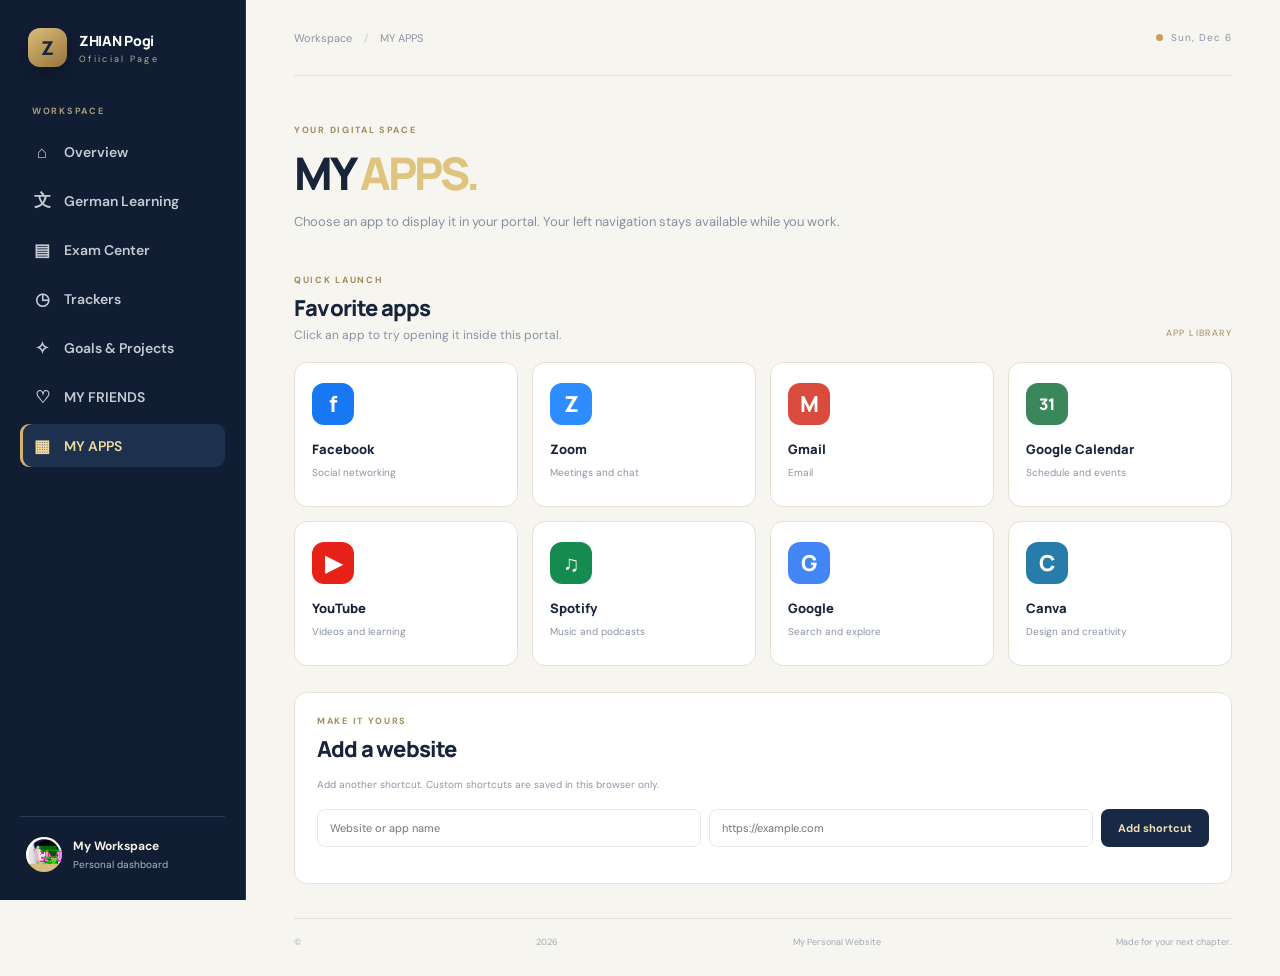
==== commit 938aad7c: "Refresh portal branding styles" ====
--- a/apps.html
+++ b/apps.html
@@ -4,7 +4,7 @@
   <meta charset="utf-8"><meta name="viewport" content="width=device-width, initial-scale=1">
   <meta name="description" content="Open your favorite apps inside My Personal Website where supported.">
   <title>MY APPS | My Personal Website</title>
-  <link rel="stylesheet" href="assets/style.css?v=6">
+  <link rel="stylesheet" href="assets/style.css?v=7">
 </head>
 <body>
 <div class="shell">
--- a/assets/style.css
+++ b/assets/style.css
@@ -150,3 +150,8 @@
 .app-viewer[data-theme="violet"] .app-frame-wrap{background:#191329}
 .app-viewer[data-theme="violet"] .app-tool-button{background:#3b2c59;border-color:#6b5491;color:#f1e9ff}
 @media(max-width:760px){.app-theme-control{width:100%;justify-content:space-between}.app-theme-control select{flex:1;max-width:none}}
+
+
+/* User profile photo in sidebar */
+.sidebar-bottom .avatar{overflow:hidden;flex:0 0 36px}
+.sidebar-bottom .avatar img{display:block;width:100%;height:100%;object-fit:cover;border-radius:50%}
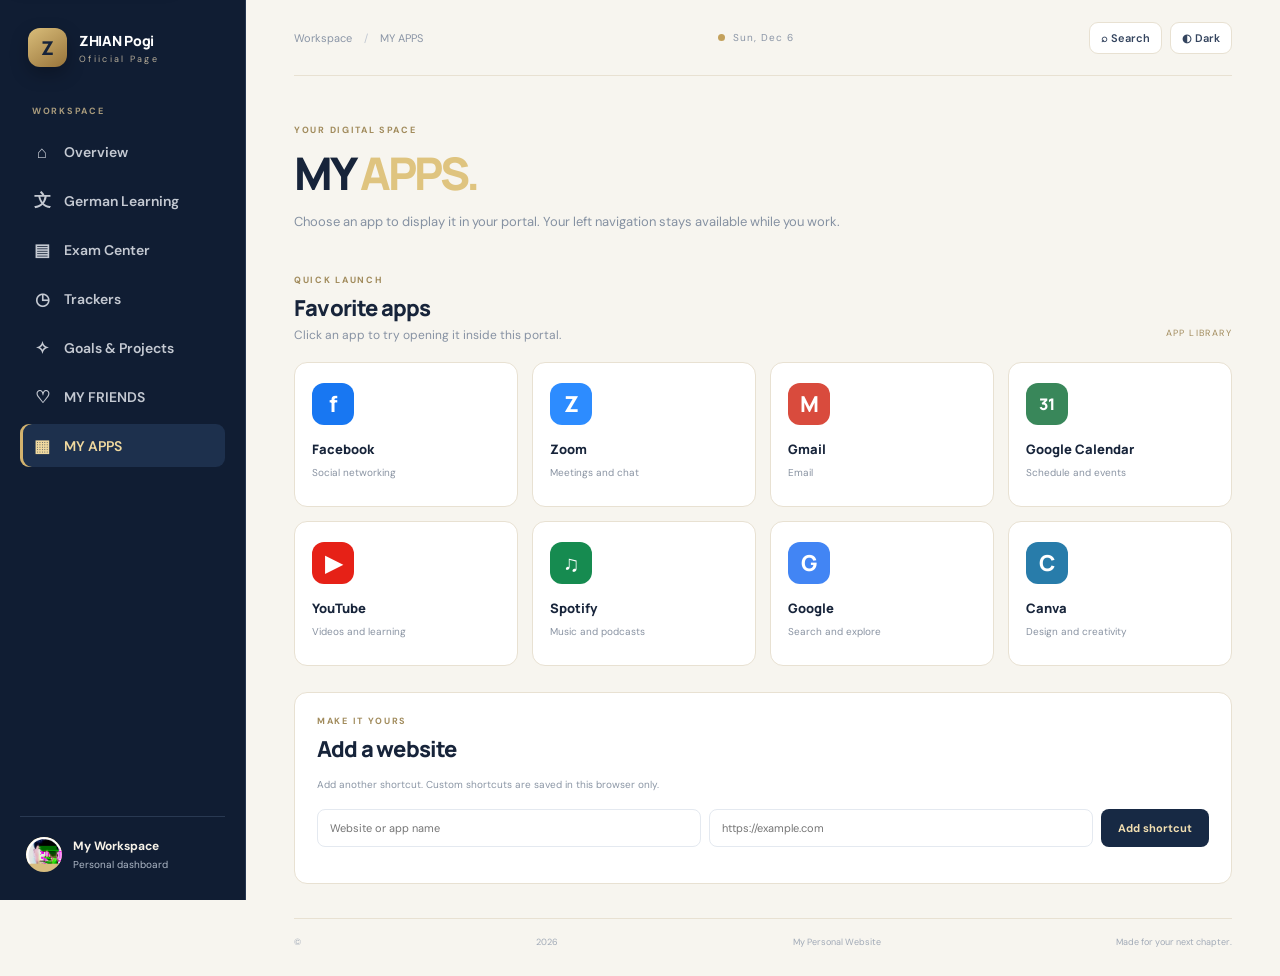
==== commit cc19cbb6: "Load refreshed site styles and workspace tools" ====
--- a/apps.html
+++ b/apps.html
@@ -4,7 +4,7 @@
   <meta charset="utf-8"><meta name="viewport" content="width=device-width, initial-scale=1">
   <meta name="description" content="Open your favorite apps inside My Personal Website where supported.">
   <title>MY APPS | My Personal Website</title>
-  <link rel="stylesheet" href="assets/style.css?v=7">
+  <link rel="stylesheet" href="assets/style.css?v=8">
 </head>
 <body>
 <div class="shell">
--- a/assets/style.css
+++ b/assets/style.css
@@ -155,3 +155,62 @@
 /* User profile photo in sidebar */
 .sidebar-bottom .avatar{overflow:hidden;flex:0 0 36px}
 .sidebar-bottom .avatar img{display:block;width:100%;height:100%;object-fit:cover;border-radius:50%}
+
+
+/* 2026 usability upgrade: responsive navigation, readable dark mode and accessible focus */
+:focus-visible{outline:3px solid #d3ad61;outline-offset:3px}
+.skip-link{position:fixed;left:12px;top:-60px;z-index:1000;background:#fff;color:#17243a;padding:12px 16px;border-radius:8px;box-shadow:0 4px 20px #0002}
+.skip-link:focus{top:12px}
+.global-tools{display:flex;align-items:center;gap:8px}
+.global-tool{border:1px solid var(--line);background:#fff;color:#34445e;border-radius:9px;padding:8px 11px;font:600 11px 'DM Sans',sans-serif;cursor:pointer}
+.global-tool:hover{border-color:#b99555;background:#faf8f2}
+.site-search-dialog{width:min(560px,calc(100% - 28px));border:1px solid #dce2eb;border-radius:16px;padding:0;box-shadow:0 24px 80px #07132655;color:#17243a}
+.site-search-dialog::backdrop{background:#09142699;backdrop-filter:blur(3px)}
+.search-dialog-inner{padding:20px}
+.search-dialog-head{display:flex;justify-content:space-between;align-items:center;margin-bottom:14px}
+.search-dialog-head strong{font:800 17px Manrope}
+.search-dialog-head button{border:0;background:#f0f3f8;border-radius:8px;padding:7px 10px;cursor:pointer}
+.site-search-input{width:100%;padding:14px;border:1px solid #cfd7e3;border-radius:10px;font:14px 'DM Sans',sans-serif}
+.site-search-results{display:grid;gap:6px;margin-top:12px;max-height:48vh;overflow:auto}
+.site-search-results a{padding:11px 12px;border-radius:9px;text-decoration:none;color:#263a59;background:#f5f7fa;display:flex;justify-content:space-between;gap:10px}
+.site-search-results a:hover{background:#e9eef7}
+.search-hint{font-size:11px;color:#778397;margin:12px 2px 0}
+.mobile-menu-toggle{display:none}
+body[data-theme="dark"]{--ink:#edf2fa;--muted:#aab6c8;--line:#2a3850;--bg:#0c1525;background:var(--bg);color:var(--ink)}
+body[data-theme="dark"] .sidebar{background:#111d30;border-color:#26364f}
+body[data-theme="dark"] .brand,body[data-theme="dark"] .sidebar-bottom b{color:#edf2fa}
+body[data-theme="dark"] .nav a{color:#b2bfd2}
+body[data-theme="dark"] .nav a:hover,body[data-theme="dark"] .nav a.active{background:#1d2c44;color:#f4e4bd}
+body[data-theme="dark"] .main,body[data-theme="dark"] .topbar{color:#dce5f2}
+body[data-theme="dark"] .panel,body[data-theme="dark"] .feature-card,body[data-theme="dark"] .topic-card,body[data-theme="dark"] .stat-card,body[data-theme="dark"] .step-card,body[data-theme="dark"] .tracker-side,body[data-theme="dark"] .messenger-list,body[data-theme="dark"] .messenger-chat,body[data-theme="dark"] .bottom-grid>.panel{background:#142238;border-color:#2a3a53;color:#e8eef8}
+body[data-theme="dark"] .section-head p,body[data-theme="dark"] .feature-card p,body[data-theme="dark"] .topic-card p,body[data-theme="dark"] .step-card p,body[data-theme="dark"] .muted,body[data-theme="dark"] .sidebar-bottom small{color:#aab7ca}
+body[data-theme="dark"] .global-tool{background:#1a2b43;color:#eaf0fa;border-color:#344762}
+body[data-theme="dark"] input,body[data-theme="dark"] textarea,body[data-theme="dark"] select{background:#0f1b2d;color:#edf2fa;border-color:#3a4b65}
+body[data-theme="dark"] .callout,body[data-theme="dark"] .unit-note{background:#202e42;color:#e9dfc9}
+body[data-theme="dark"] footer{color:#9eabc0}
+@media(max-width:900px){
+ .sidebar{transform:translateX(-105%);transition:transform .22s ease;box-shadow:12px 0 35px #07132622}
+ body.nav-open .sidebar{transform:translateX(0)}
+ .main{margin-left:0;padding:0 22px 24px}
+ .mobile-menu-toggle{display:inline-flex}
+ .topbar{gap:10px}
+ .top-actions{margin-left:auto}
+ .hero{padding:38px 28px;min-height:300px}
+ .hero-art{right:-5%;opacity:.65}
+}
+@media(max-width:560px){
+ .main{padding:0 14px 20px}
+ .topbar{height:64px}
+ .breadcrumb{font-size:10px}
+ .global-tools{gap:5px}
+ .global-tool{padding:8px;font-size:10px}
+ .hero{margin:18px 0 34px;padding:30px 22px;min-height:290px}
+ .hero-art{right:-24%;opacity:.3}
+ .hero-copy{max-width:100%}
+ .hero-actions{flex-wrap:wrap;gap:13px}
+ .section-head{align-items:flex-start;gap:10px}
+ .section-note{display:none}
+ .card-grid,.topic-grid,.steps-grid,.stats-row,.tracker-grid,.bottom-grid{grid-template-columns:1fr!important}
+ .page-hero h1{font-size:38px}
+}
+@media(prefers-reduced-motion:reduce){*,*::before,*::after{scroll-behavior:auto!important;animation-duration:.01ms!important;transition-duration:.01ms!important}}
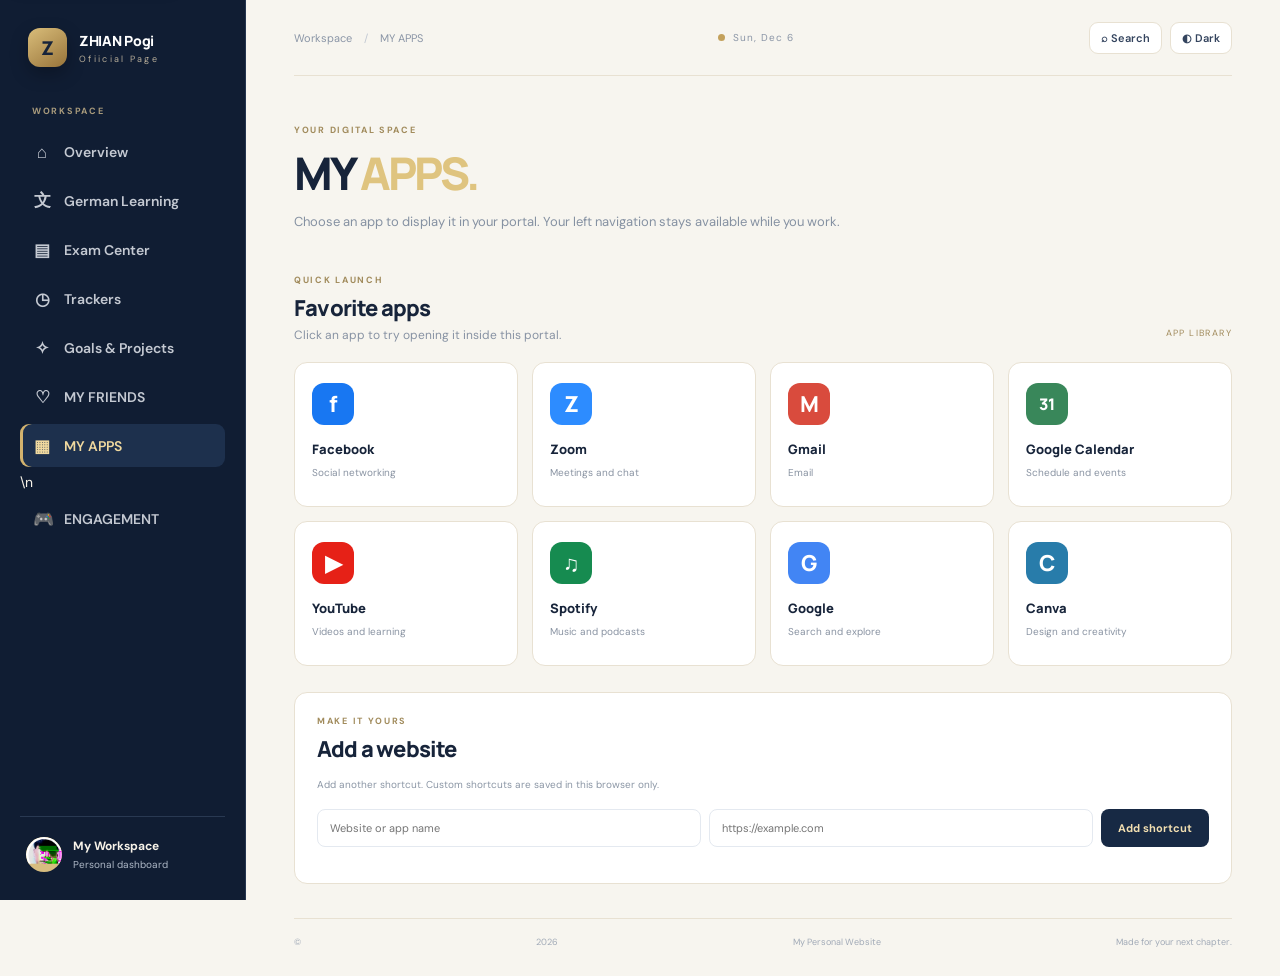
==== commit 65528431: "Add Engagement Arcade to MY APPS sidebar" ====
--- a/apps.html
+++ b/apps.html
@@ -18,7 +18,7 @@
       <a href="trackers.html"><span>◷</span> Trackers</a>
       <a href="goals.html"><span>✧</span> Goals & Projects</a>
       <a href="friends.html"><span>♡</span> MY FRIENDS</a>
-      <a class="active" href="apps.html"><span>▦</span> MY APPS</a>
+      <a class="active" href="apps.html"><span>▦</span> MY APPS</a>\n      <a href="games.html"><span>🎮</span> ENGAGEMENT</a>
     </nav>
     <div class="sidebar-bottom"><div class="avatar"><img src="assets/zhian-profile.svg" alt="Profile photo"></div><div><b>My Workspace</b><small>Personal dashboard</small></div></div>
   </aside>
